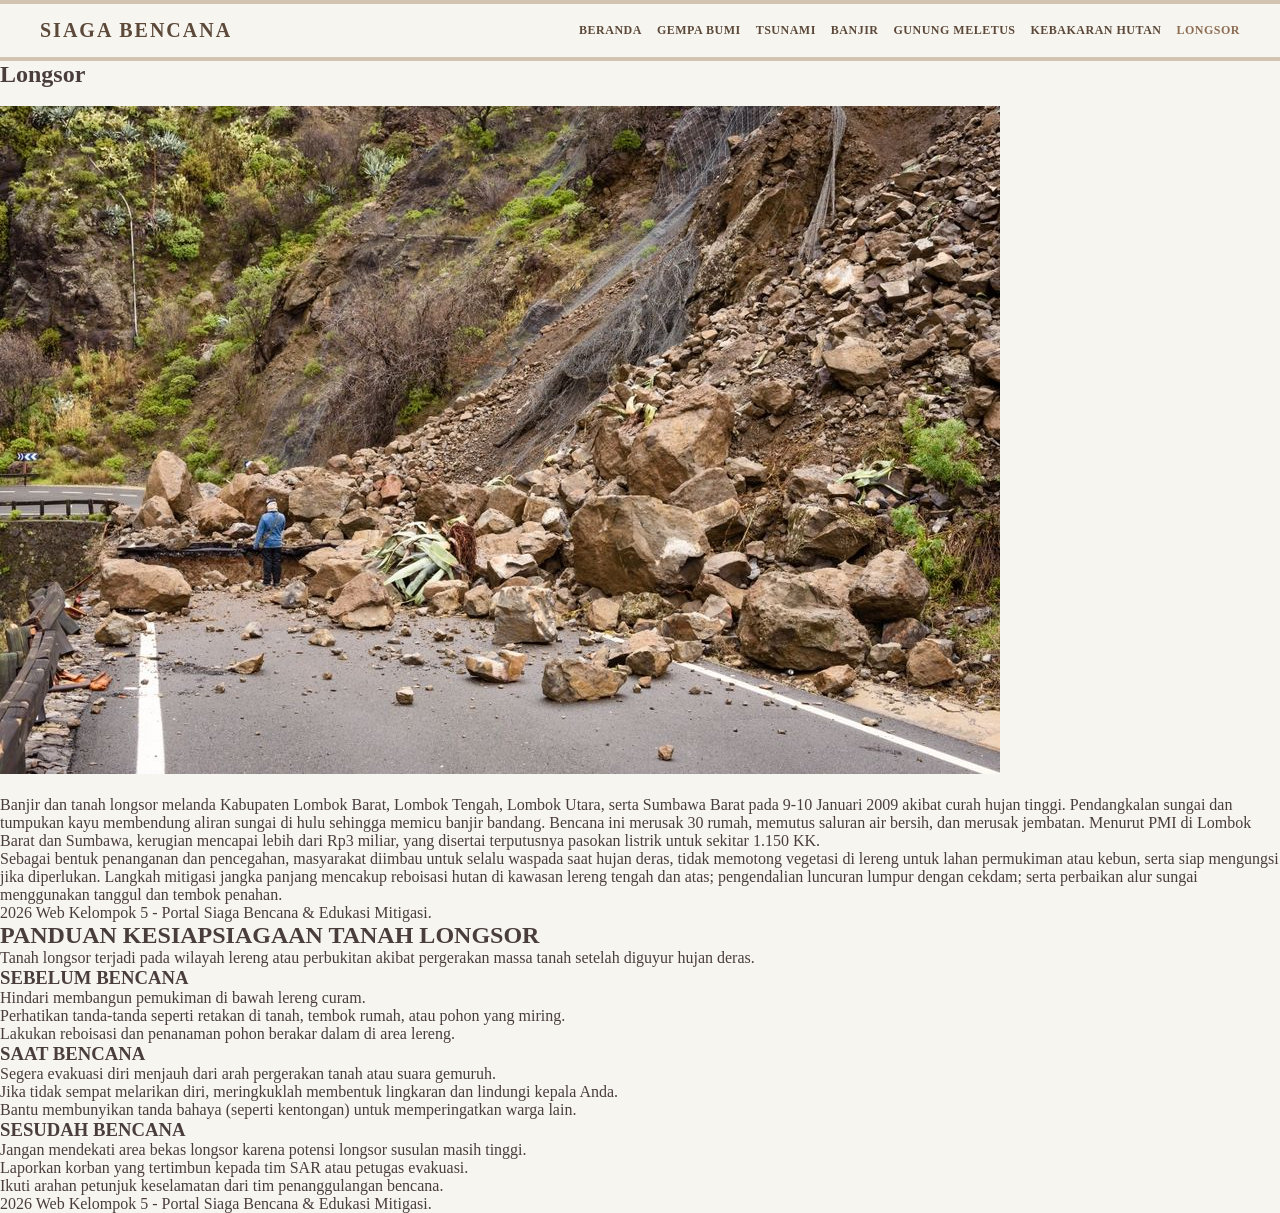
==== pages/longsor.html @ 17a6999f "update code longsor.html" ====
<!DOCTYPE html>
<html lang="id">

<head>
    <meta charset="UTF-8">
    <meta name="viewport" content="width=device-width, initial-scale=1.0">
    <title>Longsor - SIAGA BENCANA</title>
    <link rel="stylesheet" href="../css/style1.css">
    <link rel="stylesheet" href="../css/responsif.css">
</head>

<body class="detail-page">

    <header class="navbar">
        <div class="logo">
            <h1>SIAGA BENCANA</h1>
        </div>
        <button class="menu-toggle" aria-label="Buka Menu" onclick="toggleMenu()">&#9776;</button>
        <nav class="nav-links" id="navMenu">
            <a href="../index.html">BERANDA</a>
            <a href="gempa.html">GEMPA BUMI</a>
            <a href="tsunami.html">TSUNAMI</a>
            <a href="banjir.html">BANJIR</a>
            <a href="gunung-meletus.html">GUNUNG MELETUS</a>
            <a href="kebakaran.html">KEBAKARAN HUTAN</a>
            <a href="longsor.html" class="active">LONGSOR</a>
        </nav>
    </header>

    <main>
        <!-- LAYAR 1: Hero Section (Background bg longsor.jpg) -->
        <section class="hero-section bg-longsor-hero">
            <div class="hero-content-wrapper">
                <h2 class="hero-title">Longsor</h2>
                <br>
                <div class="hero-grid">
                    <!-- Foto Lingkaran di Kanan -->
                    <div class="single-image-circle">
                        <img src="../Foto/longsor 1.jpg" alt="Bencana Tanah Longsor">
                    </div>
                    <br>
                    <!-- Teks Artikel di Kiri -->
                    <div class="article-text">
                        <p>Banjir dan tanah longsor melanda Kabupaten Lombok Barat, Lombok Tengah, Lombok Utara, serta
                            Sumbawa Barat pada 9-10 Januari 2009 akibat curah hujan tinggi. Pendangkalan sungai dan
                            tumpukan kayu membendung aliran sungai di hulu sehingga memicu banjir bandang. Bencana ini
                            merusak 30 rumah, memutus saluran air bersih, dan merusak jembatan. Menurut PMI di Lombok
                            Barat dan Sumbawa, kerugian mencapai lebih dari Rp3 miliar, yang disertai terputusnya
                            pasokan listrik untuk sekitar 1.150 KK.</p>
                        <p>Sebagai bentuk penanganan dan pencegahan, masyarakat diimbau untuk selalu waspada saat hujan
                            deras, tidak memotong vegetasi di lereng untuk lahan permukiman atau kebun, serta siap
                            mengungsi jika diperlukan. Langkah mitigasi jangka panjang mencakup reboisasi hutan di
                            kawasan lereng tengah dan atas; pengendalian luncuran lumpur dengan cekdam; serta perbaikan
                            alur sungai menggunakan tanggul dan tembok penahan.</p>
                    </div>
                </div>
            </div>

            <div class="divider-bar">
                <p>2026 Web Kelompok 5 - Portal Siaga Bencana & Edukasi Mitigasi.</p>
            </div>
        </section>

        <!-- LAYAR 2: Panduan Mitigasi -->
        <section class="mitigation-section">
            <div class="container">
                <h2 class="section-title">PANDUAN KESIAPSIAGAAN TANAH LONGSOR</h2>
                <p class="section-subtitle">Tanah longsor terjadi pada wilayah lereng atau perbukitan akibat pergerakan
                    massa tanah setelah diguyur hujan deras.</p>

                <div class="mitigation-cards">
                    <article class="mitigation-card">
                        <h3>SEBELUM BENCANA</h3>
                        <ul>
                            <li>Hindari membangun pemukiman di bawah lereng curam.</li>
                            <li>Perhatikan tanda-tanda seperti retakan di tanah, tembok rumah, atau pohon yang miring.
                            </li>
                            <li>Lakukan reboisasi dan penanaman pohon berakar dalam di area lereng.</li>
                        </ul>
                    </article>
                    <article class="mitigation-card">
                        <h3>SAAT BENCANA</h3>
                        <ul>
                            <li>Segera evakuasi diri menjauh dari arah pergerakan tanah atau suara gemuruh.</li>
                            <li>Jika tidak sempat melarikan diri, meringkuklah membentuk lingkaran dan lindungi kepala
                                Anda.</li>
                            <li>Bantu membunyikan tanda bahaya (seperti kentongan) untuk memperingatkan warga lain.</li>
                        </ul>
                    </article>
                    <article class="mitigation-card">
                        <h3>SESUDAH BENCANA</h3>
                        <ul>
                            <li>Jangan mendekati area bekas longsor karena potensi longsor susulan masih tinggi.</li>
                            <li>Laporkan korban yang tertimbun kepada tim SAR atau petugas evakuasi.</li>
                            <li>Ikuti arahan petunjuk keselamatan dari tim penanggulangan bencana.</li>
                        </ul>
                    </article>
                </div>
            </div>
        </section>
    </main>

    <footer>
        <p>2026 Web Kelompok 5 - Portal Siaga Bencana & Edukasi Mitigasi.</p>
    </footer>

    <script>
        function toggleMenu() {
            document.getElementById('navMenu').classList.toggle('show');
        }
    </script>
</body>

</html>
---- css/style1.css ----
/* =================================================== */
/* 1. RESET & STYLING DASAR                           */
/* =================================================== */
* {
    margin: 0;
    padding: 0;
    box-sizing: border-box;
    font-family: 'Georgia', 'Times New Roman', serif;
}

body {
    background-color: #f7f5f0;
    color: #4a3e3d;
    min-height: 100vh;
    display: flex;
    flex-direction: column;
}

/* Header & Navigasi Utama */
.navbar {
    display: flex;
    justify-content: space-between;
    align-items: center;
    padding: 15px 40px;
    border-top: 4px solid #d3c4b1;
    border-bottom: 4px solid #d3c4b1;
    background-color: #f7f5f0;
    position: relative;
    z-index: 100;
}

.logo h1 {
    font-size: 20px;
    letter-spacing: 2px;
    color: #5c4939;
    font-weight: bold;
}

.nav-links {
    display: flex;
    gap: 15px;
    flex-wrap: wrap;
}

.nav-links a {
    text-decoration: none;
    color: #5c4939;
    font-size: 12px;
    font-weight: bold;
    letter-spacing: 0.5px;
    transition: color 0.2s ease;
}

.nav-links a.active,
.nav-links a:hover {
    color: #8c6d53;
}

.menu-toggle {
    display: none;
    background: none;
    border: none;
    font-size: 24px;
    color: #5c4939;
    cursor: pointer;
}

/* =================================================== */
/* 2. STYLING KHUSUS HALAMAN BERANDA (index.html)     */
/* =================================================== */
/* Mengaktifkan scrollbar dan membiarkan tinggi fleksibel agar tidak terpotong */
body.home-page {
    min-height: 100vh;
    height: auto;
    display: flex;
    flex-direction: column;
    justify-content: space-between;
    margin: 0;
    overflow-y: auto; /* Memungkinkan scroll lancar */
}

.home-container {
    max-width: 1100px;
    margin: 0 auto;
    padding: 30px 20px 50px 20px;
    flex: 1;
    display: flex;
    flex-direction: column;
    justify-content: center;
    align-items: center;
    text-align: center;
}

.hero-text {
    text-align: center;
    max-width: 800px;
    margin: 0 auto 30px auto;
}

.hero-text h2 {
    font-size: 22px;
    letter-spacing: 1.5px;
    color: #5c4939;
    margin-bottom: 15px;
    font-weight: bold;
    text-transform: uppercase;
    line-height: 1.3;
}

.hero-text p {
    font-size: 14px;
    line-height: 1.6;
    color: #635851;
    max-width: 780px;
    margin: 0 auto;
}

.disaster-grid {
   display: grid;
    grid-template-columns: repeat(3, 1fr);
    gap: 30px;
    width: 100%;
    margin-bottom: 40px; /* Jarak antara kartu foto dan footer */
}

.card {
    width: 100%;
    border-radius: 18px;
    overflow: hidden;
    box-shadow: 0 10px 20px rgba(0, 0, 0, 0.25);
    transition: transform 0.3s ease, box-shadow 0.3s ease;
}

.card:hover {
    transform: translateY(-5px);
    box-shadow: 0 15px 25px rgba(0, 0, 0, 0.35);
}

.card img {
    width: 100%;
    height: 180px;
    object-fit: cover;
    display: block;
    border-radius: 18px;
}

/* Pengaturan khusus Footer di Beranda */
body.home-page footer {
    width: 100%;
    margin-top: auto; /* Memastikan footer selalu terdorong paling bawah */
    border-top: 4px solid #d3c4b1;
    border-bottom: 4px solid #d3c4b1;
    padding: 12px 0;
    text-align: center;
    background-color: #f7f5f0;
    font-size: 12px;
    color: #5c4939;
}
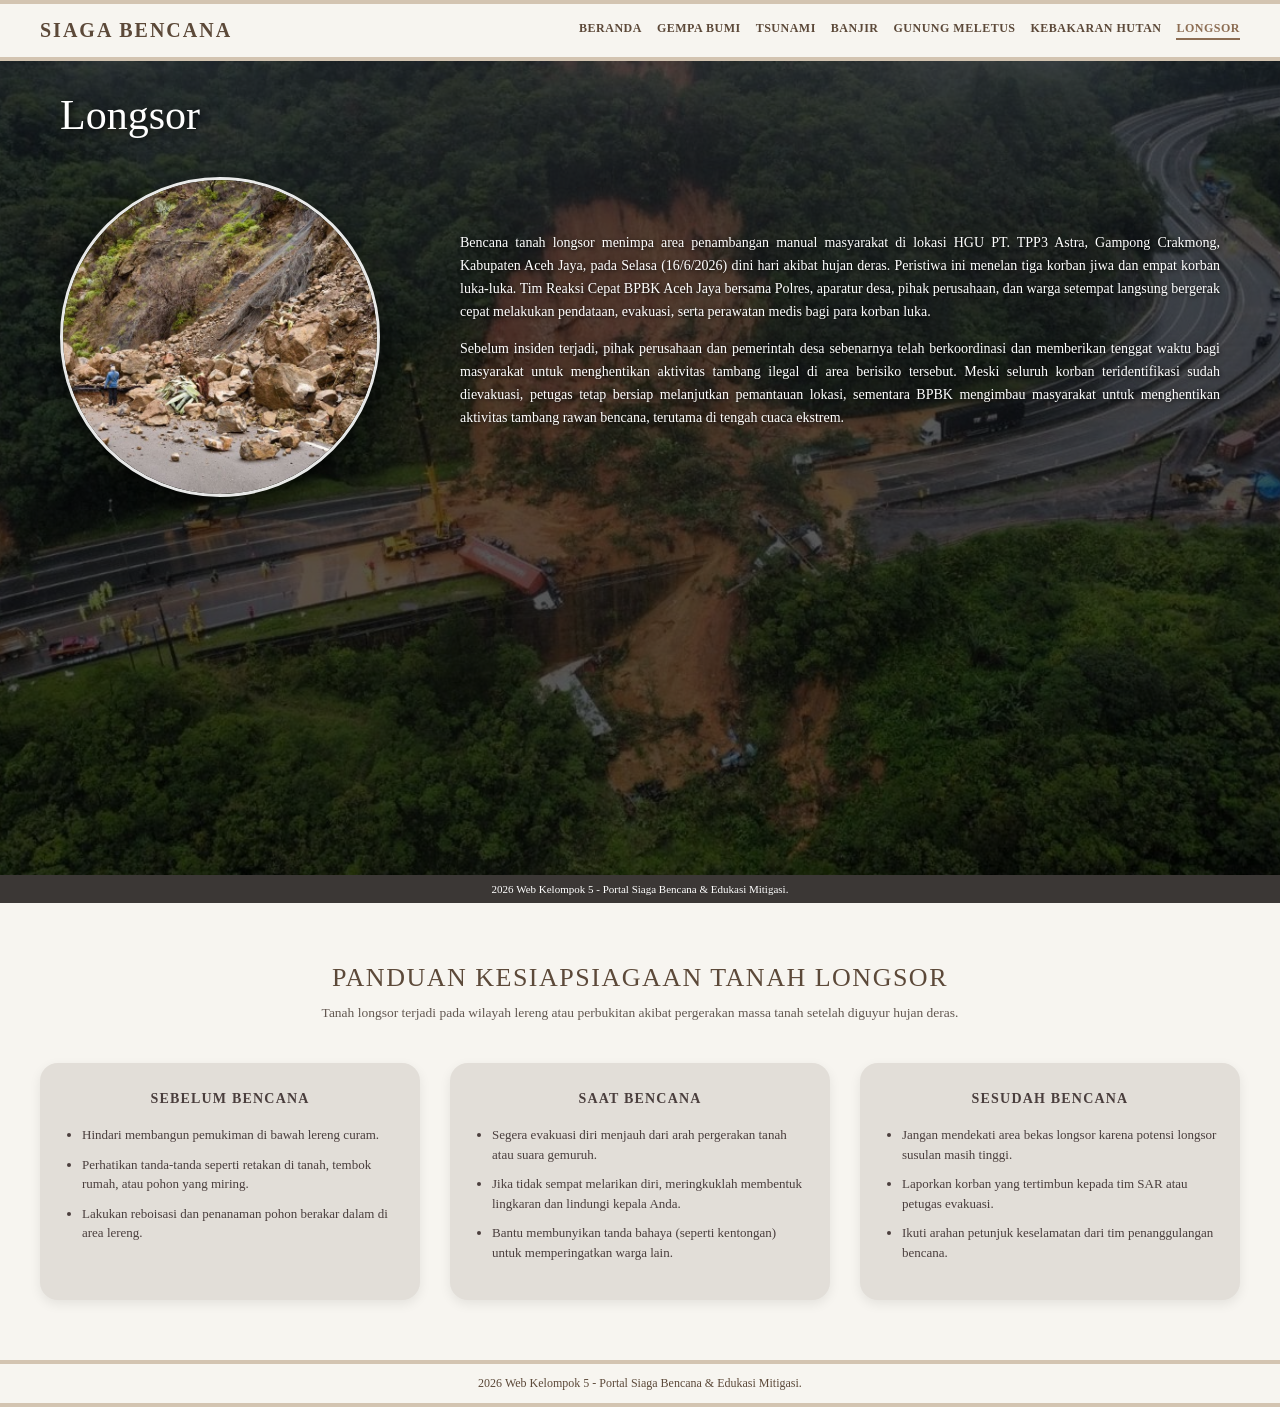
==== commit 546d627e: "update readme dan longsor.html" ====
--- a/pages/longsor.html
+++ b/pages/longsor.html
@@ -41,17 +41,8 @@
                     <br>
                     <!-- Teks Artikel di Kiri -->
                     <div class="article-text">
-                        <p>Banjir dan tanah longsor melanda Kabupaten Lombok Barat, Lombok Tengah, Lombok Utara, serta
-                            Sumbawa Barat pada 9-10 Januari 2009 akibat curah hujan tinggi. Pendangkalan sungai dan
-                            tumpukan kayu membendung aliran sungai di hulu sehingga memicu banjir bandang. Bencana ini
-                            merusak 30 rumah, memutus saluran air bersih, dan merusak jembatan. Menurut PMI di Lombok
-                            Barat dan Sumbawa, kerugian mencapai lebih dari Rp3 miliar, yang disertai terputusnya
-                            pasokan listrik untuk sekitar 1.150 KK.</p>
-                        <p>Sebagai bentuk penanganan dan pencegahan, masyarakat diimbau untuk selalu waspada saat hujan
-                            deras, tidak memotong vegetasi di lereng untuk lahan permukiman atau kebun, serta siap
-                            mengungsi jika diperlukan. Langkah mitigasi jangka panjang mencakup reboisasi hutan di
-                            kawasan lereng tengah dan atas; pengendalian luncuran lumpur dengan cekdam; serta perbaikan
-                            alur sungai menggunakan tanggul dan tembok penahan.</p>
+                        <p>Bencana tanah longsor menimpa area penambangan manual masyarakat di lokasi HGU PT. TPP3 Astra, Gampong Crakmong, Kabupaten Aceh Jaya, pada Selasa (16/6/2026) dini hari akibat hujan deras. Peristiwa ini menelan tiga korban jiwa dan empat korban luka-luka. Tim Reaksi Cepat BPBK Aceh Jaya bersama Polres, aparatur desa, pihak perusahaan, dan warga setempat langsung bergerak cepat melakukan pendataan, evakuasi, serta perawatan medis bagi para korban luka.</p>
+                        <p>Sebelum insiden terjadi, pihak perusahaan dan pemerintah desa sebenarnya telah berkoordinasi dan memberikan tenggat waktu bagi masyarakat untuk menghentikan aktivitas tambang ilegal di area berisiko tersebut. Meski seluruh korban teridentifikasi sudah dievakuasi, petugas tetap bersiap melanjutkan pemantauan lokasi, sementara BPBK mengimbau masyarakat untuk menghentikan aktivitas tambang rawan bencana, terutama di tengah cuaca ekstrem.</p>
                     </div>
                 </div>
             </div>
--- a/css/style1.css
+++ b/css/style1.css
@@ -155,4 +155,344 @@
     background-color: #f7f5f0;
     font-size: 12px;
     color: #5c4939;
+}
+
+/* =================================================== */
+/* 3. LAYAR 1 HERO SECTION (PAGES DETAIL BENCANA)     */
+/* =================================================== */
+.hero-section {
+    width: 100%;
+    min-height: calc(100vh - 58px);
+    position: relative;
+    background-size: cover !important;
+    background-position: center center !important;
+    background-repeat: no-repeat !important;
+    display: flex;
+    flex-direction: column;
+    justify-content: space-between;
+}
+
+/* Foto Background Utama */
+.bg-gempa-hero { background-image: url('../Foto/bg gempa bumi.jpg'); }
+.bg-tsunami-hero { background-image: url('../Foto/bg tsunami.jpg'); }
+.bg-banjir-hero { background-image: url('../Foto/bg banjir.jpg'); }
+.bg-gunung-hero { background-image: url('../Foto/bg gunung meletus.jpg'); }
+.bg-kebakaran-hero { background-image: url('../Foto/bg kebakaran hutan.jpg'); }
+.bg-longsor-hero { background-image: url('../Foto/bg longsor.jpg'); }
+
+/* Overlay Transparan Gelap Tanpa Blur Warna Krem */
+.hero-content-wrapper {
+    background: rgba(0, 0, 0, 0.65);
+    width: 100%;
+    flex: 1;
+    padding: 20px 60px 30px 60px;
+    display: flex;
+    flex-direction: column;
+    justify-content: flex-start;
+}
+
+.hero-title {
+    font-size: 42px;
+    font-weight: normal;
+    color: #ffffff;
+    margin-top: 10px;
+    margin-bottom: 20px;
+    text-shadow: 2px 2px 6px rgba(0, 0, 0, 0.8);
+}
+
+.hero-grid {
+    display: flex;
+    gap: 40px;
+    align-items: center;
+    max-width: 1250px;
+}
+
+/* Kontainer 2 Foto Sisi Kiri (Gempa & Kebakaran) */
+.side-images {
+    display: flex;
+    flex-direction: column;
+    gap: 20px;
+    width: 360px;
+    flex-shrink: 0;
+}
+
+.side-images img {
+    width: 100%;
+    height: 220px;
+    object-fit: cover;
+    border-radius: 16px;
+    box-shadow: 0 10px 25px rgba(0, 0, 0, 0.7);
+    border: 2px solid rgba(255, 255, 255, 0.85);
+}
+
+/* Foto Lingkaran (Tsunami & Longsor) */
+.single-image-circle {
+    width: 320px;
+    height: 320px;
+    flex-shrink: 0;
+}
+
+.single-image-circle img {
+    width: 100%;
+    height: 100%;
+    object-fit: cover;
+    border-radius: 50%;
+    border: 3px solid rgba(255, 255, 255, 0.9);
+    box-shadow: 0 10px 25px rgba(0, 0, 0, 0.6);
+}
+
+/* 3 Foto Berjejer (Banjir) */
+.triple-images-row {
+    display: flex;
+    justify-content: center;
+    gap: 25px;
+    margin-bottom: 25px;
+}
+
+.triple-images-row img {
+    width: 280px;
+    height: 200px;
+    object-fit: cover;
+    border-radius: 16px;
+    border: 2px solid rgba(255, 255, 255, 0.85);
+    box-shadow: 0 8px 20px rgba(0, 0, 0, 0.5);
+}
+
+.article-text-center {
+    text-align: center;
+    max-width: 1000px;
+    margin: 0 auto;
+}
+
+.article-text-center p {
+    font-size: 14.5px;
+    line-height: 1.65;
+    margin-bottom: 14px;
+    color: #ffffff;
+    text-shadow: 1px 1px 4px rgba(0, 0, 0, 0.9);
+}
+
+/* Grid 4 Gunung (Gunung Meletus) */
+.volcano-grid {
+    display: grid;
+    grid-template-columns: repeat(4, 1fr);
+    gap: 20px;
+    max-width: 1100px;
+    margin: 0 auto 25px auto;
+}
+
+.volcano-item {
+    text-align: center;
+    color: #ffffff;
+}
+
+.volcano-item h4 {
+    font-size: 13px;
+    letter-spacing: 1px;
+    margin-bottom: 8px;
+    text-shadow: 1px 1px 3px rgba(0, 0, 0, 0.8);
+}
+
+.volcano-item img {
+    width: 100%;
+    height: 180px;
+    object-fit: cover;
+    border-radius: 12px;
+    border: 2px solid rgba(255, 255, 255, 0.85);
+    box-shadow: 0 6px 16px rgba(0, 0, 0, 0.5);
+    margin-bottom: 6px;
+}
+
+.volcano-item span {
+    font-size: 14px;
+    font-weight: bold;
+    text-shadow: 1px 1px 3px rgba(0, 0, 0, 0.8);
+}
+
+/* Teks Artikel Standar */
+.article-text {
+    flex: 1;
+}
+
+.article-text p {
+    font-size: 14px;
+    line-height: 1.65;
+    margin-bottom: 14px;
+    text-align: justify;
+    color: #ffffff;
+    text-shadow: 1px 1px 4px rgba(0, 0, 0, 0.9);
+}
+
+/* Garis Batas Gelap Pemisah Layar */
+.divider-bar {
+    background-color: #3b3735;
+    color: #ffffff;
+    text-align: center;
+    padding: 8px 0;
+    font-size: 11px;
+    width: 100%;
+}
+
+/* =================================================== */
+/* 4. LAYAR 2 SECTION MITIGASI (PANDUAN KESIAPSIAGAAN) */
+/* =================================================== */
+.mitigation-section {
+    background-color: #f7f5f0;
+    padding: 60px 40px;
+}
+
+.container {
+    max-width: 1200px;
+    margin: 0 auto;
+}
+
+.section-title {
+    text-align: center;
+    font-size: 26px;
+    letter-spacing: 1.5px;
+    color: #5c4939;
+    margin-bottom: 10px;
+    font-weight: normal;
+    text-transform: uppercase;
+}
+
+.section-subtitle {
+    text-align: center;
+    font-size: 13.5px;
+    color: #635851;
+    max-width: 750px;
+    margin: 0 auto 40px auto;
+    line-height: 1.5;
+}
+
+.mitigation-cards {
+    display: grid;
+    grid-template-columns: repeat(3, 1fr);
+    gap: 30px;
+}
+
+.mitigation-card {
+    background-color: #e2ded8;
+    padding: 28px 22px;
+    border-radius: 18px;
+    box-shadow: 0 4px 12px rgba(0, 0, 0, 0.08);
+}
+
+.mitigation-card h3 {
+    text-align: center;
+    font-size: 14px;
+    letter-spacing: 1.2px;
+    color: #4a3e3d;
+    margin-bottom: 18px;
+    font-weight: bold;
+}
+
+.mitigation-card ul {
+    padding-left: 20px;
+}
+
+.mitigation-card li {
+    font-size: 13px;
+    line-height: 1.5;
+    margin-bottom: 10px;
+    color: #4a3e3d;
+}
+
+/* Footer Utama Standar Halaman Detail */
+footer {
+    border-top: 4px solid #d3c4b1;
+    border-bottom: 4px solid #d3c4b1;
+    padding: 12px 0;
+    text-align: center;
+    background-color: #f7f5f0;
+    font-size: 12px;
+    color: #5c4939;
+}
+
+/* =================================================== */
+/* ANIMASI EFEK INTERAKTIF & VISUAL (CSS ONLY)          */
+/* =================================================== */
+
+/* 1. Animasi Denyut Halus pada Logo Header */
+.logo h1 {
+    animation: pulseLogo 4s ease-in-out infinite;
+}
+
+@keyframes pulseLogo {
+    0%, 100% {
+        transform: scale(1);
+    }
+    50% {
+        transform: scale(1.03);
+    }
+}
+
+/* 2. Animasi Garis Bawah Navigasi saat Hover */
+.nav-links a {
+    position: relative;
+    padding-bottom: 4px;
+}
+
+.nav-links a::after {
+    content: '';
+    position: absolute;
+    width: 0%;
+    height: 2px;
+    bottom: 0;
+    left: 0;
+    background-color: #8c6d53;
+    transition: width 0.3s ease;
+}
+
+.nav-links a:hover::after,
+.nav-links a.active::after {
+    width: 100%;
+}
+
+/* 3. Animasi Zoom & Kilauan Lembut pada Foto Artikel/Galeri */
+.triple-images-row img,
+.side-images img,
+.single-image-circle img,
+.volcano-item img {
+    transition: transform 0.4s ease, filter 0.4s ease, box-shadow 0.4s ease;
+}
+
+.triple-images-row img:hover,
+.side-images img:hover,
+.single-image-circle img:hover,
+.volcano-item img:hover {
+    transform: scale(1.04) translateY(-4px);
+    filter: brightness(1.08);
+    box-shadow: 0 14px 28px rgba(0, 0, 0, 0.6);
+}
+
+/* 4. Animasi Fade-In Halus untuk Judul Hero saat Halaman Dimuat */
+.hero-title {
+    animation: fadeInTitle 1.2s ease-out forwards;
+}
+
+@keyframes fadeInTitle {
+    from {
+        opacity: 0;
+        transform: translateY(-20px);
+    }
+    to {
+        opacity: 1;
+        transform: translateY(0);
+    }
+}
+
+/* 5. Animasi Teks Paragraf Muncul Perlahan */
+.article-text-center p,
+.article-text p{
+    animation: fadeInText 1.5s ease-out forwards;
+}
+
+@keyframes fadeInText {
+    from {
+        opacity: 0;
+    }
+    to {
+        opacity: 1;
+    }
 }
--- a/css/responsif.css
+++ b/css/responsif.css
@@ -0,0 +1,265 @@
+/* =================================================== */
+/* 1. DESKTOP VIEWPORT (1440px) & LAYAR LEBAR          */
+/* =================================================== */
+@media screen and (min-width: 1024px) {
+    /* Menjaga navigasi desktop tetap muncul & rapi */
+    .menu-toggle {
+        display: none !important;
+    }
+
+    .nav-links {
+        display: flex !important;
+        position: static;
+        flex-direction: row;
+        background: none;
+        box-shadow: none;
+        padding: 0;
+    }
+
+    /* Memastikan layout beranda 3 kolom presisi pada 1440px */
+    .disaster-grid {
+        grid-template-columns: repeat(3, 1fr);
+        gap: 30px;
+    }
+
+    /* Memastikan layout mitigasi 3 kolom */
+    .mitigation-cards {
+        grid-template-columns: repeat(3, 1fr);
+        gap: 30px;
+    }
+}
+
+/* =================================================== */
+/* 2. TABLET VIEWPORT (Pengujian 768px)               */
+/* =================================================== */
+@media screen and (max-width: 1023px) {
+    /* Transisi Navbar ke Hamburger Menu */
+    .navbar {
+        padding: 15px 30px;
+    }
+
+    .menu-toggle {
+        display: block;
+    }
+
+    .nav-links {
+        display: none;
+        flex-direction: column;
+        width: 100%;
+        position: absolute;
+        top: 100%;
+        left: 0;
+        background-color: #f7f5f0;
+        border-bottom: 4px solid #d3c4b1;
+        padding: 18px 30px;
+        gap: 14px;
+    }
+
+    .nav-links.show {
+        display: flex !important;
+    }
+
+    /* Beranda (index.html) di Tablet 768px */
+    body.home-page {
+        min-height: 100vh;
+        height: auto;
+        overflow-y: auto;
+    }
+
+    .home-container {
+        padding: 30px 20px 40px 20px;
+    }
+
+    .disaster-grid {
+        grid-template-columns: repeat(2, 1fr); /* 2 Kolom untuk Tablet */
+        gap: 24px;
+        margin-bottom: 35px;
+    }
+
+    .card img {
+        height: 180px;
+    }
+
+    /* Detail Pages di Tablet 768px */
+    .hero-content-wrapper {
+        padding: 25px 35px;
+    }
+
+    .hero-title {
+        font-size: 34px;
+    }
+
+    .hero-grid {
+        flex-direction: column;
+        gap: 25px;
+    }
+
+    .side-images {
+        flex-direction: row;
+        width: 100%;
+    }
+
+    .side-images img {
+        height: 180px;
+    }
+
+    .single-image-circle {
+        width: 260px;
+        height: 260px;
+        margin: 0 auto;
+    }
+
+    .triple-images-row img {
+        width: 31%;
+        height: 160px;
+    }
+
+    .volcano-grid {
+        grid-template-columns: repeat(2, 1fr);
+        gap: 18px;
+    }
+
+    /* Layar 2 Mitigasi di Tablet */
+    .mitigation-section {
+        padding: 50px 30px;
+    }
+
+    .mitigation-cards {
+        grid-template-columns: repeat(2, 1fr);
+        gap: 22px;
+    }
+}
+
+/* =================================================== */
+/* 3. SMARTPHONE VIEWPORT (Pengujian 375px & HP Kecil) */
+/* =================================================== */
+@media screen and (max-width: 600px) {
+    /* Navbar HP 375px */
+    .navbar {
+        padding: 12px 18px;
+    }
+
+    .logo h1 {
+        font-size: 16px;
+        letter-spacing: 1px;
+    }
+
+    /* Beranda (index.html) di HP 375px */
+    .hero-text h2 {
+        font-size: 16px;
+    }
+
+    .hero-text p {
+        font-size: 12.5px;
+        margin-bottom: 25px;
+    }
+
+    /* Mengecilkan grid & foto di beranda HP */
+.disaster-grid {
+    grid-template-columns: repeat(3, 1fr) !important; /* Tetap 3 kolom menyamping */
+    gap: 10px !important; /* Jarak antar foto diperkecil */
+}
+
+.card img {
+    height: 90px !important; /* Foto dibuat lebih pendek agar pas & tidak makan tempat */
+    border-radius: 10px;
+}
+
+    /* Detail Pages di HP 375px */
+    .hero-content-wrapper {
+        padding: 20px 16px;
+    }
+
+    .hero-title {
+        font-size: 26px;
+        text-align: center;
+        margin-bottom: 15px;
+    }
+
+    /* Mengubah arah layout agar FOTO DI ATAS dan TEKS DI BAWAH */
+.hero-grid {
+    flex-direction: column !important; /* Memaksa elemen menyusun ke bawah (foto dulu baru teks) */
+    align-items: center;
+    gap: 15px;
+}
+
+.article-text {
+    width: 100%;
+}
+
+.article-text p {
+    text-align: center; /* Teks artikel dibuat rata tengah di HP */
+}
+
+    /* Foto Samping (Gempa & Kebakaran) diperkecil */
+.side-images {
+    width: 100% !important;
+    margin: 0 auto;
+}
+
+.side-images img {
+    height: 110px !important;
+}
+
+    /* Foto Lingkaran (Tsunami & Longsor) diperkecil */
+.single-image-circle {
+    width: 160px !important;
+    height: 160px !important;
+    margin: 0 auto;
+}
+
+    /* 3 Foto Berjejer (Banjir) diperkecil */
+.triple-images-row img {
+    width: 30% !important;
+    border-radius: 8px;
+    flex-direction: column !important; /* Memaksa elemen menyusun ke bawah (foto dulu baru teks) */
+}
+
+    .triple-images-row img {
+        width: 100%;
+        height: 160px;
+    }
+
+    .volcano-grid {
+        grid-template-columns: 1fr;
+    }
+
+    .volcano-item img {
+        height: 180px;
+    }
+
+    .article-text p,
+    .article-text-center p {
+        font-size: 13px;
+        line-height: 1.6;
+        text-align: left;
+    }
+
+    /* Layar 2 Mitigasi di HP 375px */
+    .mitigation-section {
+        padding: 40px 16px;
+    }
+
+    .section-title {
+        font-size: 20px;
+    }
+
+    .section-subtitle {
+        font-size: 12px;
+        margin-bottom: 25px;
+    }
+
+    .mitigation-cards {
+        grid-template-columns: 1fr; /* 1 Kolom Penuh */
+        gap: 16px;
+    }
+
+    .mitigation-card {
+        padding: 20px 16px;
+    }
+
+    footer {
+        font-size: 11px;
+        padding: 10px 15px;
+    }
+}
